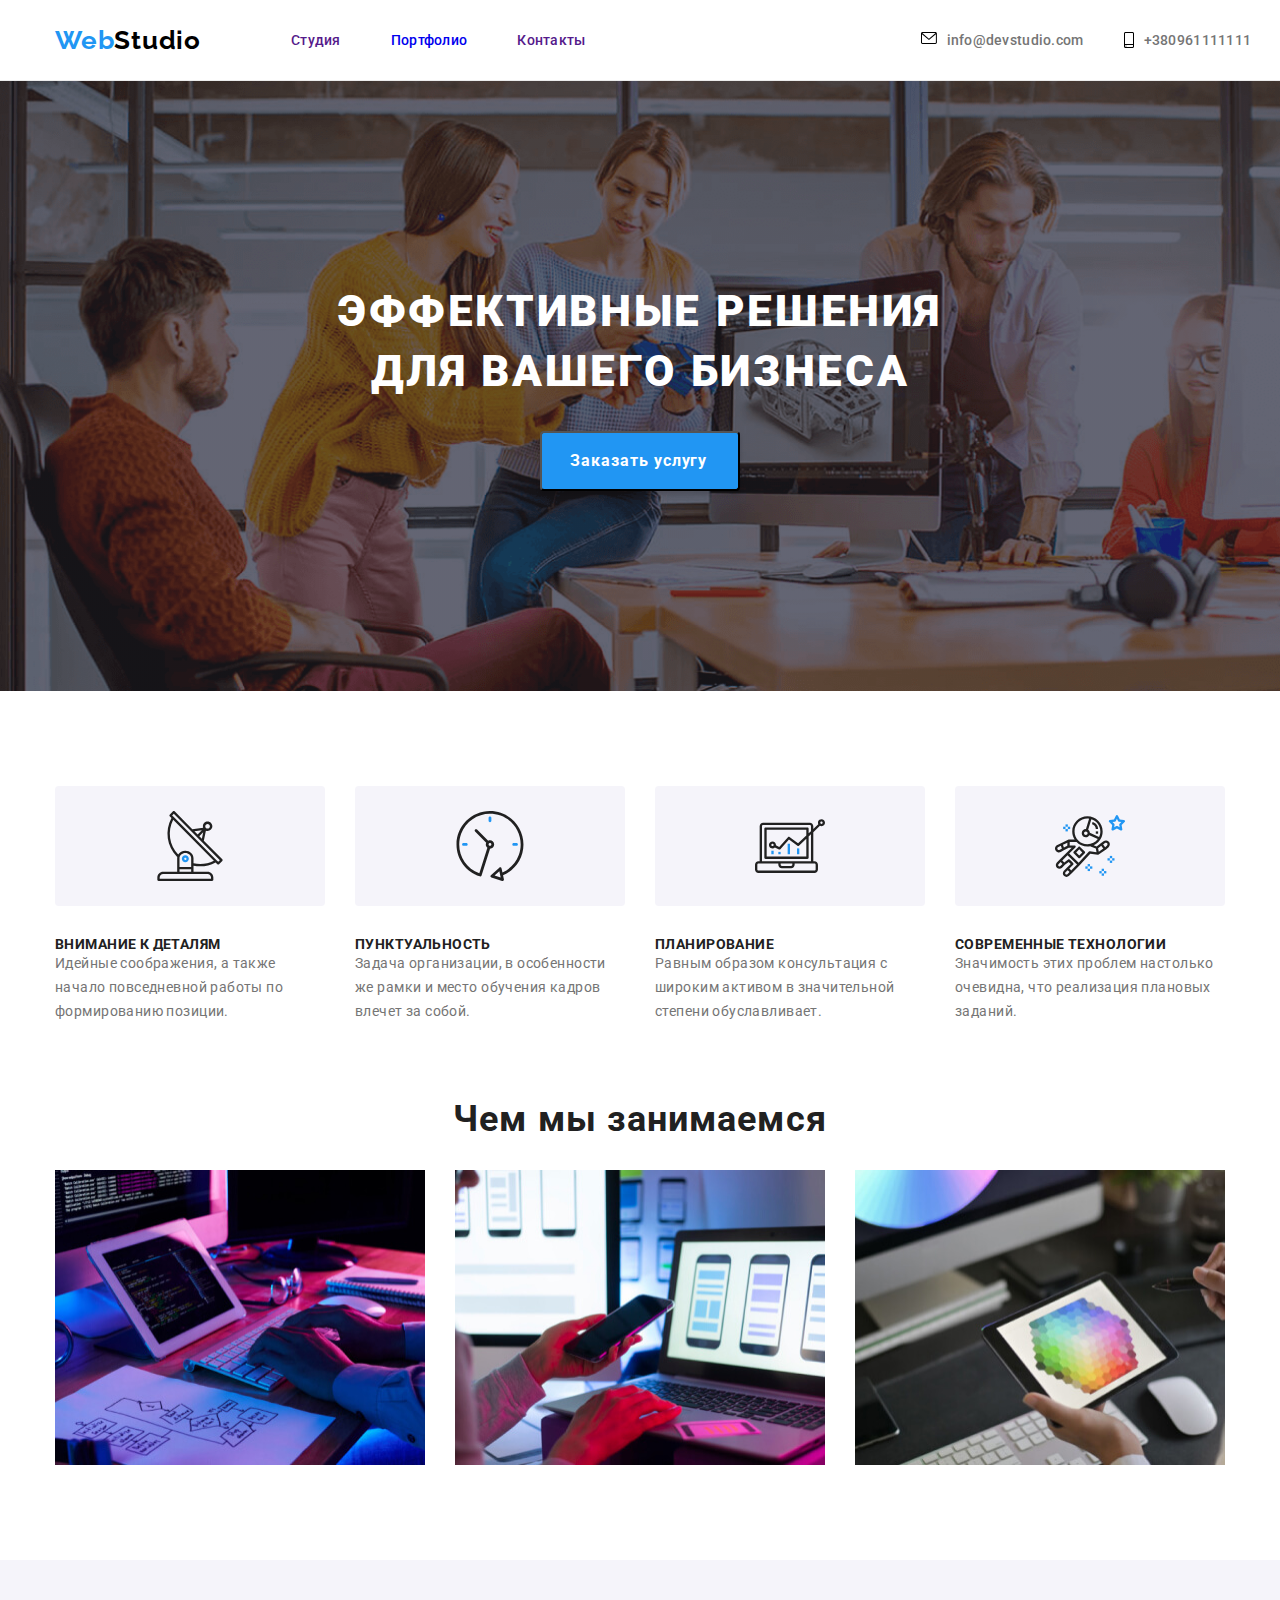
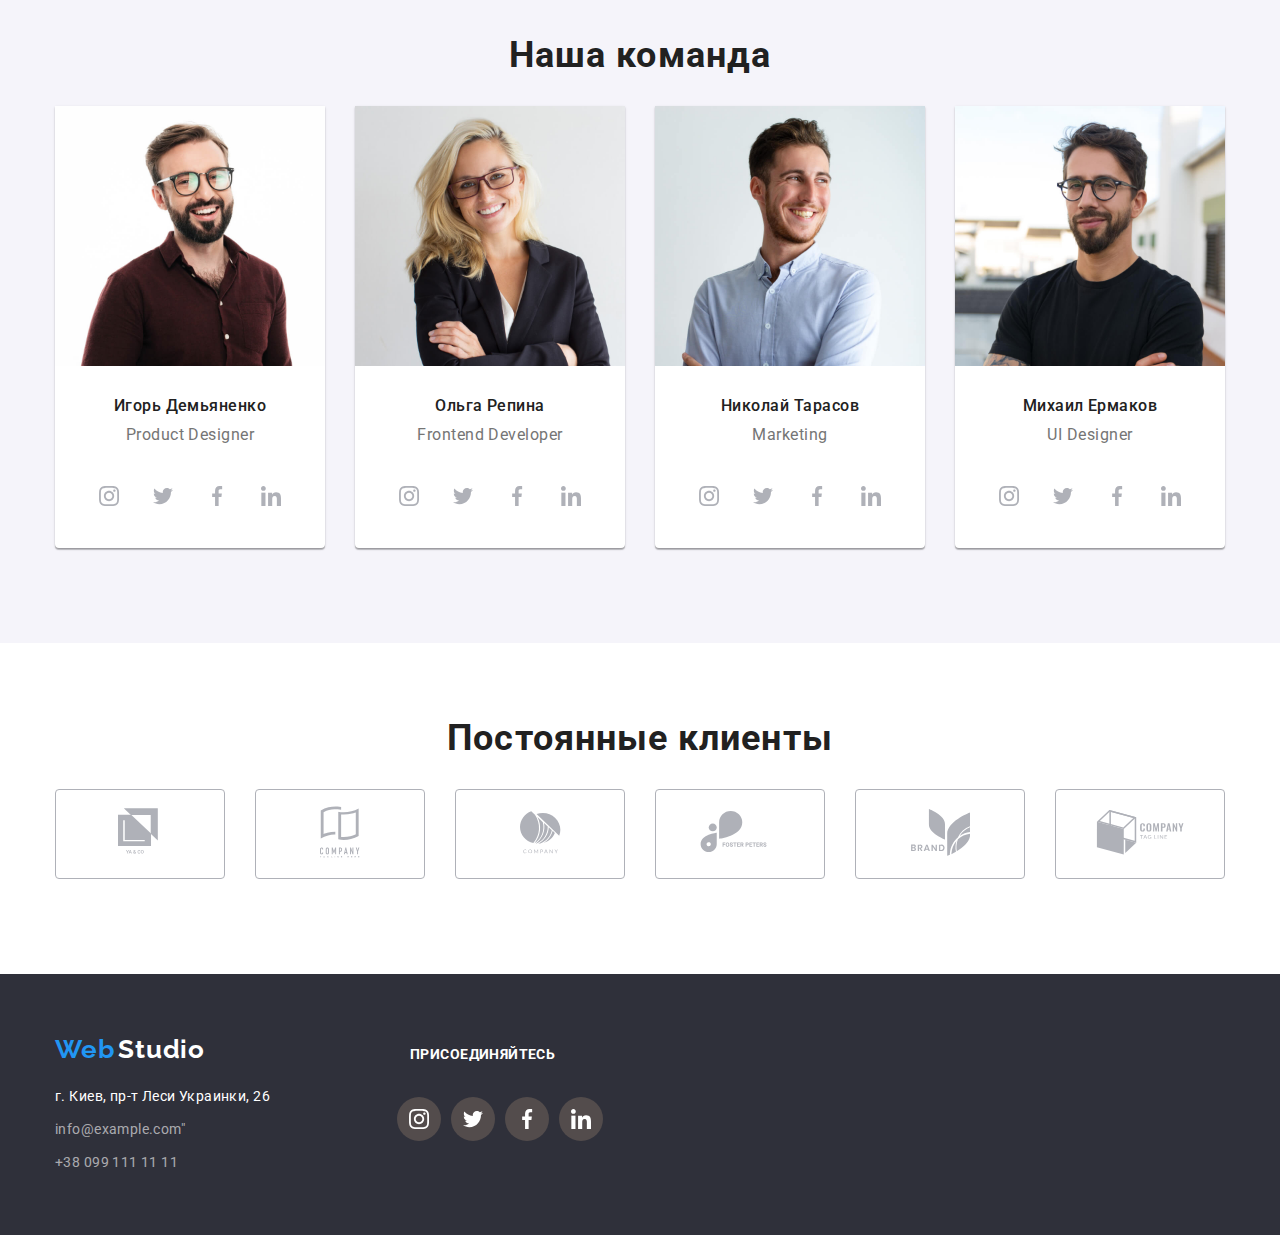
==== index.html @ 306cba14 "Add files via upload" ====
<!DOCTYPE html>
<html lang="ru">
  <head>
    <meta charset="UTF-8" />
    <meta name="viewport" content="width=device-width, initial-scale=1.0" />
    <link
      href="https://fonts.googleapis.com/css2?family=Raleway:wght@700&family=Roboto:wght@400;500;700;900&display=swap"
      rel="stylesheet"
    />
    <link rel="stylesheet" href="./css/styles.css" />
    <title>Web Studio</title>
  </head>
  <body>
    <!--HEADER-->
    <header class="header">
 <div class="container">
      <nav class="navigation">
        <a class="logo list link" href="">Web</a>
        <a class="logo-1 list link" href="">Studio</a>
        <ul class="navigation-list list">
          <li class="navigation-list-item">
            <a class="navigation-list-link link" href="">Студия</a>
          </li>
          <li class="navigation-list-item">
            <a class="navigation-list-link link" href="./portfolio.html">Портфолио</a>
          </li>
          <li class="navigation-list-item">
            <a class="navigation-list-link link" href="">Контакты</a>
          </li>
        </ul>
      <address class="address" >
        <div class="header-tel">
          <div class="add-1">
           <a class="header-tel-link link add-1" href="mailto:info@devstudio.com">info@devstudio.com 
              <svg class="add-svg-1" width="16" height="12">
          <use href="./images/sprite-svg.svg#icon-envelope"> </use>
                    </svg>  
                  </a> </div>
                  <div class="add-2">
                    <a class="header-tel-link link add-2" href="tel:+380961111111">+380961111111
            <svg class="add-svg-2" width="10" height="16">
                      <use href="./images/sprite-svg.svg#icon-smartphone"></use>
                  </svg> 
                </a>  </div>
        </div>
       </address>
      </nav> 
    </div> 
    </header>
    <main>
      <!--HERO-->
      <section class="section-heading">
      <div class="container">
          <h1 class="heading">Эффективные решения <br> для вашего бизнеса </h1>
          <button class="modal-btn" type="button">Заказать услугу</button>
        </div>
      </section>
      <!--DETAILS-->
      <section class="section-details">
        <div class="container">
          <ul class="navigation-list list">
            <li class="about-details">
              <div class="details-1">
              <b class="about-details-heading">Внимание к деталям</b>
              <p class="about-details-text" >Идейные соображения, а также начало повседневной работы по формированию позиции.</p>
            </div></li>
            <li class="about-details">
              <div class="details-2">
              <b class="about-details-heading">Пунктуальность</b>
              <p class="about-details-text" >Задача организации, в особенности же рамки и место обучения кадров влечет за собой.</p>
            </div> </li>
            <li class="about-details" >
              <div class="details-3"> 
                <b class="about-details-heading">Планирование</b>
              <p class="about-details-text" >Равным образом консультация с широким активом в значительной степени обуславливает.</p>
            </div>  </li>
            <li class="about-details" >
              <div class="details-4"> 
                 <b class="about-details-heading">Современные технологии</b>
              <p class="about-details-text">Значимость этих проблем настолько очевидна, что реализация плановых заданий.</p>
            </div>  </li>
          </ul>
        </div>
      </section>

      <!--OUR WORK-->
      <section class="section-work">
        <div class="container"> 
        <h2 class="section-work-heading">Чем мы занимаемся</h2>
        <ul class="section-work-list list">
          <li class="images-work-item"><img src="./images/our-work/img-desktopapp.jpg" alt="ноутбук" width="370" height="295"</li>
          <li class="images-work-item"><img src="./images/our-work/img-mobileapp.jpg" alt="мобильный телефон" width="370" height="295"</li>
          <li class="images-work-item"><img src="./images/our-work/img-design.jpg" alt="монитор компьютера" width="370" height="295"</li>
        </ul>
        </div>
      </section>

      <!-- OUR COMAND -->
      <section class="section-command">
      <div class="container">
        <h2 class="section-command-heading">Наша команда</h2>
           <ul class="section-command-list list">
          <li class="command-item">
            <img src="./images/we/img-igor.jpg" alt="дизайнер продукта" width="270" height="260" />
            <div class="section-command-social">
            <h3 class="section-command-name">Игорь Демьяненко</h3>
            <p class="section-command-proffesion" lang="en">Product Designer</p>
              <ul class="social-list list">
              <li class="social-list-item">
                  <a class="social-list-link" href="">
                   <svg class="social-list-svg">
                          <use href="./images/sprite-svg.svg#icon-instagram"></use>
                      </svg>
                  </a>
              </li>
              <li class="social-list-item">
                  <a class="social-list-link" href="">
                      <svg class="social-list-svg">
                          <use href="./images/sprite-svg.svg#icon-twitter"></use>
                      </svg>
                  </a>
              </li>
              <li class="social-list-item">
                  <a class="social-list-link" href="">
                      <svg class="social-list-svg">
                          <use href="./images/sprite-svg.svg#icon-facebook"></use>
                      </svg>
                  </a>
              </li>
              <li class="social-list-item">
                  <a class="social-list-link" href="">
                      <svg class="social-list-svg">
                          <use href="./images/sprite-svg.svg#icon-linkedin"></use>
                      </svg>
                  </a>
              </li>
          </ul>
        </div>
      </li>
          <li class="command-item">
            <img src="./images/we/img-olga.jpg" alt="фронтенд-разработчик" width="270" height="260" />
            <div class="section-command-social">
               <h3 class="section-command-name">Ольга Репина</h3>
            <p class="section-command-proffesion" lang="en">Frontend Developer</p>
            <ul class="social-list list">
              <li class="social-list-item">
                  <a class="social-list-link" href="">
                      <svg class="social-list-svg">
                          <use href="./images/sprite-svg.svg#icon-instagram"></use>
                      </svg>
                  </a>
              </li>
              <li class="social-list-item">
                  <a class="social-list-link" href="">
                      <svg class="social-list-svg">
                          <use href="./images/sprite-svg.svg#icon-twitter"></use>
                      </svg>
                  </a>
              </li>
              <li class="social-list-item">
                  <a class="social-list-link" href="">
                      <svg class="social-list-svg">
                          <use href="./images/sprite-svg.svg#icon-facebook"></use>
                      </svg>
                  </a>
              </li>
              <li class="social-list-item">
                  <a class="social-list-link" href="">
                      <svg class="social-list-svg">
                          <use href="./images/sprite-svg.svg#icon-linkedin"></use>
                      </svg>
                  </a>
              </li>
          </ul>
        </div>
          <li class="command-item" >
            <img src="./images/we/img-nik.jpg" alt="маркетолог" width="270" height="260" />
            <div class="section-command-social">
            <h3 class="section-command-name">Николай Тарасов</h3>
            <p class="section-command-proffesion" lang="en">Marketing</p>
            <ul class="social-list list">
              <li class="social-list-item">
                  <a class="social-list-link" href="">
                      <svg class="social-list-svg">
                          <use href="./images/sprite-svg.svg#icon-instagram"></use>
                      </svg>
                  </a>
              </li>
              <li class="social-list-item">
                  <a class="social-list-link" href="">
                      <svg class="social-list-svg">
                          <use href="./images/sprite-svg.svg#icon-twitter"></use>
                      </svg>
                  </a>
              </li>
              <li class="social-list-item">
                  <a class="social-list-link" href="">
                      <svg class="social-list-svg">
                          <use href="./images/sprite-svg.svg#icon-facebook"></use>
                      </svg>
                  </a>
              </li>
              <li class="social-list-item">
                  <a class="social-list-link" href="">
                      <svg class="social-list-svg">
                          <use href="./images/sprite-svg.svg#icon-linkedin"></use>
                      </svg>
                  </a>
              </li>
          </ul> 
        </div>
          </li>
          <li class="command-item">
            <img src="./images/we/img-mikle.jpg" alt="дизайнер интерфейса" width="270" height="260" />
            <div class="section-command-social">
               <h3 class="section-command-name">Михаил Ермаков</h3>
            <p class="section-command-proffesion" lang="en">UI Designer</p>
              <ul class="social-list list">
              <li class="social-list-item">
                  <a class="social-list-link" href="">
                      <svg class="social-list-svg">
                          <use href="./images/sprite-svg.svg#icon-instagram"></use>
                      </svg>
                  </a>
              </li>
              <li class="social-list-item">
                  <a class="social-list-link" href="">
                      <svg class="social-list-svg">
                          <use href="./images/sprite-svg.svg#icon-twitter"></use>
                      </svg>
                  </a>
              </li>
              <li class="social-list-item">
                  <a class="social-list-link" href="">
                      <svg class="social-list-svg">
                          <use href="./images/sprite-svg.svg#icon-facebook"></use>
                      </svg>
                  </a>
              </li>
              <li class="social-list-item">
                  <a class="social-list-link" href="">
                      <svg class="social-list-svg">
                          <use href="./images/sprite-svg.svg#icon-linkedin"></use>
                      </svg>
                  </a>
              </li>
          </ul>
        </div>
      </li>
    </ul>
</div>
</section>

      <!--OUR CLIENTS-->
      <section class="section-clients">
        <div class="container"> 
        <h2 class="section-our-clients">Постоянные клиенты</h2>
        <ul class="section-clients-list list">
         <div class="clients-elements">
            <li class="images-client">
            <a class="images-client-link" href="">
                <svg class="client-svg-1" >
                    <use href="./images/sprite-svg.svg#icon-logo-1"></use>
                </svg>
            </a>
        </li> 
         <li class="images-client">
            <a class="images-client-link" href="">
                <svg class="client-svg-2">
                    <use href="./images/sprite-svg.svg#icon-logo-2"></use>
                </svg>
            </a>
        </li>
        <li class="images-client">
          <a class="images-client-link" href="">
              <svg class="client-svg-3">
                  <use href="./images/sprite-svg.svg#icon-object"></use>
              </svg>
          </a>
      </li>
      <li class="images-client">
        <a class="images-client-link" href="">
            <svg class="client-svg-4">
                <use href="./images/sprite-svg.svg#icon-logo-4"></use>
            </svg>
        </a>
    </li>
      <li class="images-client">
        <a class="images-client-link" href="">
            <svg class="client-svg-5">
                <use href="./images/sprite-svg.svg#icon-logo-5"></use>
            </svg>
        </a>
    </li>
    <li class="images-client">
      <a class="images-client-link" href="">
          <svg class="client-svg-6">
              <use href="./images/sprite-svg.svg#icon-logo-6"></use>
          </svg>
      </a>
  </li></div>
        </ul>
        </div>
      </section>
    </main>

   <!-- CONTACT INFO -->
 <footer class="footer">
  <div class="container">
    <div class="contact-all">
   <div class="contact-info">
    <a class="logo link" href="">Web</a>
     <a class="logo-1 link" href="">Studio </a>
     <address class="address">
      <ul class="address-list list link">
        <li class="address-list-item">
          <a class="address-location link" href="г. Киев, пр-т Леси Украинки, 26" target="_blank">г. Киев, пр-т Леси Украинки, 26</a>
        </li>
        <li class="address-list-item">
          <a class="address-mail link" href="mailto:info@example.com">info@example.com"</a>
        </li>
        <li>
          <a class="address-tel link" href="tel:+380991111111">+38 099 111 11 11</a>
        </li>
      </ul>
    </address>
  </div> 
  <div class="social">
   <a class="logo-0">ПРИСОЕДИНЯЙТЕСЬ</a>
  <ul class="social-list list">
    <li class="social-list-item">
      <a class="social-list-link" href="">
          <div class="svg"><svg class="social-list-svg">
              <use href="./images/sprite-svg.svg#icon-instagram"></use>
          </svg></div>
      </a>
  </li>
  <li class="social-list-item">
      <a class="social-list-link" href="">
          <svg class="social-list-svg">
              <use href="./images/sprite-svg.svg#icon-twitter"></use>
          </svg>
      </a>
  </li>
  <li class="social-list-item">
      <a class="social-list-link" href="">
          <svg class="social-list-svg">
              <use href="./images/sprite-svg.svg#icon-facebook"></use>
          </svg>
      </a>
  </li>
  <li class="social-list-item">
      <a class="social-list-link" href="">
          <svg class="social-list-svg">
              <use href="./images/sprite-svg.svg#icon-linkedin"></use>
          </svg>
      </a>
  </li>  
 </ul>
  </div></div>
</div>
  </footer>
</body>
</html>
---- css/styles.css ----
:root {
  --main-font: "Roboto", sans-serif;
  --secondary-font: "Raleway", sans-serif;
}

*,
*::before,
*::after {
  margin: 0;
}

body {
  font-family: var(--main-font);
  font-style: normal;
}

.list {
  list-style: none;
}

.link {
  text-decoration: none;
}
.address {
  font-style: normal;
}

img {
  display: block;
}
.container {
  width: 1170px;
  margin: 0 auto;
}
ul {
  padding: 0;
}
/*<-----HEADER------->*/
.header {
  display: flex;
  align-items: center;
  border-bottom: 1px solid #ececec;
  height: 80px;
  padding-top: 0px;
}
.navigation {
  display: flex;
  align-items: center;
}
.navigation-list {
  display: flex;
}
.logo-1 {
  margin-right: 90px;
}
.navigation-list-item:not(:last-child) {
  margin-right: 50px;
}

.header .header-tel {
  display: flex;
  flex-direction: row;
  padding-left: 305px;
}

.add-1 {
  display: flex;
  flex-direction: row-reverse;
}
.add-2 {
  display: flex;
  flex-direction: row-reverse;
}
.add-svg-1 {
  padding-right: 10px;
}
.add-svg-2 {
  padding-right: 10px;
}
.header-tel-link {
  padding-left: 30px;
  padding-right: 10px;
  color: #757575;
}
.logo,
.logo-1 {
  font-family: var(--secondary-font);
  font-style: 400;
  font-weight: 700;
  font-size: 26px;
  line-height: 1.192;
  letter-spacing: 0.03em;
}
.logo {
  color: #2196f3;
}
.logo-1 {
  color: #000000;
}
.footer .logo-1 {
  color: #ffffff;
}
.logo-0 {
  font-family: var(--main-font);
  font-style: 400;
  font-weight: 700;
  font-size: 14px;
  line-height: 16px;
  letter-spacing: 0.03em;
  color: #ffffff;
  text-decoration: none;
}
.navigation-list-link:hover,
.navigation-list-link:focus,
.header-tel-link:hover,
.header-tel-link:focus {
  color: #2196f3;
}
.navigation-list,
.header-tel-link {
  font-style: 400;
  font-weight: 500;
  font-size: 14px;
  line-height: 1.143;
  letter-spacing: 0.02em;
}
.navigation-list {
  color: #212121;
}
.add-1:hover .add-svg-1 {
  fill: #2196f3;
}
.add-2:hover .add-svg-2 {
  fill: #2196f3;
}
/*<-----HEADER-END------->*/

/*<-----HERO------->*/
.heading {
  font-family: var(--main-font);
  font-style: 400;
  font-weight: 900;
  font-size: 44px;
  line-height: 1.364;
  text-align: center;
  letter-spacing: 0.06em;
  text-transform: uppercase;
  color: #ffffff;
}

.modal-btn {
  font-family: var(--main-font);
  font-style: 400;
  font-weight: 700;
  font-size: 16px;
  line-height: 1.875;
  display: flex;
  align-items: center;
  text-align: center;
  letter-spacing: 0.06em;
  color: #ffffff;
  width: 200px;
  height: 50px;
  background: #2196f3;
  box-shadow: 0px 4px 4px rgba(0, 0, 0, 0.15);
  border-radius: 4px;
  padding: 28px;
  margin: 0 auto;
}
.section-heading {
  display: flex;
  padding-top: 200px;
  padding-bottom: 200px;
  background-image: url("../images/heading/img.png");
  background-repeat: no-repeat;
  background-size: cover;
  fill: #2f303a, 40%;
  flex-grow: 1;
  background-color: rgba(47, 48, 58, 0.4);
  background-image: linear-gradient(rgba(47, 48, 58, 0.4), rgba(47, 48, 58, 0.4)), url("../images/heading/img.png");
}
.section-heading .heading {
  text-align: center;
  margin-bottom: 30px;
}
.section-heading .modal-btn {
  margin: 0 auto;
}
/*<-----END HERO------->*/

/*<!--DETAILS-->*/

.section-details {
  display: flex;
  padding-top: 80px;
}
.about-details-heading {
  font-family: var(--main-font);
  font-style: 400;
  font-weight: 700;
  font-size: 14px;
  line-height: 1.143;
  letter-spacing: 0.03em;
  text-transform: uppercase;
  color: #212121;
}
.about-details-text {
  font-family: var(--main-font);
  font-style: 400;
  font-weight: 400;
  font-size: 14px;
  line-height: 1.71;
  letter-spacing: 0.03em;
  color: #757575;
}
.section-details {
  padding-top: 95px;
  padding-bottom: 95px;
}
.section-details .about-details:not(:last-child) {
  margin-right: 30px;
}
.section-details .about-details {
  width: 270px;
}
.details-1::before {
  display: block;
  content: "";
  width: 270px;
  height: 120px;
  background-image: url("../images/svg-for-sprite/antenna.svg");
  background-position: center;
  background-repeat: no-repeat;
  background-color: #f5f4fa;
  border-radius: 4px;
  flex-grow: 1;
  background-image: linear-gradient(#F5F4FA), rgba(#F5F4FA)), url("../images/svg-for-sprite/antenna.svg");
  margin-bottom: 30px;
}
.details-2::before {
  display: block;
  content: "";
  width: 270px;
  height: 120px;
  background-image: url("../images/svg-for-sprite/clock.svg");
  background-position: center;
  background-repeat: no-repeat;
  background-color: #f5f4fa;
  border-radius: 4px;
  flex-grow: 1;
  background-image: linear-gradient(#F5F4FA), rgba(#F5F4FA)), url("../images/svg-for-sprite/clock.svg");
  margin-bottom: 30px;
}
.details-3::before {
  display: block;
  content: "";
  width: 270px;
  height: 120px;
  background-image: url("../images/svg-for-sprite/diagram.svg");
  background-position: center;
  background-repeat: no-repeat;
  background-color: #f5f4fa;
  border-radius: 4px;
  flex-grow: 1;
  background-image: linear-gradient(#F5F4FA), rgba(#F5F4FA)), url("../images/svg-for-sprite/diagram.svg");
  margin-bottom: 30px;
}
.details-4::before {
  display: block;
  content: "";
  width: 270px;
  height: 120px;
  background-image: url("../images/svg-for-sprite/astronaut.svg");
  background-position: center;
  background-repeat: no-repeat;
  background-color: #f5f4fa;
  border-radius: 4px;
  flex-grow: 1;
  background-image: linear-gradient(#F5F4FA), rgba(#F5F4FA)), url("../images/svg-for-sprite/astronaut.svg");
  margin-bottom: 30px;
}

/*<!--END DETAILS-->*/

/*<!--OUR WORK-- +-- OUR COMAND --> >*/

.section-work-heading,
.section-command-heading,
.section-our-clients {
  font-family: var(--main-font);
  font-style: 400;
  font-weight: 700;
  font-size: 36px;
  line-height: 1.167px;
  text-align: center;
  letter-spacing: 0.03em;
  color: #212121;
}
/*<!--END OUR WORK-- +-- OUR COMAND --> >*/

/*<!--OUR WORK--> >*/

.section-work {
  padding-bottom: 95px;
}
.section-work .section-work-heading {
  text-align: center;
  margin-bottom: 50px;
}
.section-work .section-work-list {
  display: flex;
  width: 370px;
}
.section-work .images-work-item:not(:last-child) {
  margin-right: 30px;
}
.section-work-item:hover .section-work-item-all {
  background: #ffffff;
  border: 1px solid #eeeeee;
  box-sizing: border-box;
  box-shadow: 0px 1px 1px rgba(0, 0, 0, 0.12), 0px 4px 4px rgba(0, 0, 0, 0.06), 1px 4px 6px rgba(0, 0, 0, 0.16);
}

/*<!--END OUR WORK--> >*/

/*<!-- OUR COMAND -->*/

.section-command-name {
  font-family: var(--main-font);
  font-style: 400;
  font-weight: 500;
  font-size: 16px;
  line-height: 1.188;
  text-align: center;
  letter-spacing: 0.03em;
  color: #212121;
}
.section-command-proffesion {
  font-family: var(--main-font);
  font-style: 400;
  font-weight: 400;
  font-size: 16px;
  line-height: 1.188;
  text-align: center;
  letter-spacing: 0.03em;
  color: #757575;
}
.section-command {
  padding-top: 95px;
  padding-bottom: 95px;
  background: #f5f4fa;
}
.section-command .section-command-heading {
  text-align: center;
  margin-bottom: 50px;
}
.section-command .command-item {
  background: #ffffff;
  box-shadow: 0px 1px 3px rgba(0, 0, 0, 0.12), 0px 1px 1px rgba(0, 0, 0, 0.14), 0px 2px 1px rgba(0, 0, 0, 0.2);
  border-radius: 0px 0px 4px 4px;
}
.section-command .section-command-list {
  display: flex;
  width: 270px;
}
.section-command .command-item:not(:last-child) {
  margin-right: 30px;
}
.section-command .section-command-name {
  padding-top: 30px;
  padding-bottom: 10px;
}
.section-command .section-command-proffesion {
  padding-bottom: 15px;
}
/*<!--END OUR COMAND -->*/

/*------SOCIAL-----*/

.social-list {
  display: flex;
  justify-content: space-between;
  width: 206px;
  padding-left: 32px;
  padding-right: 30px;
}
.social-list-link {
  display: flex;
  align-items: center;
  justify-content: center;
  width: 44px;
  height: 44px;
  border-radius: 50%;
  background-position: center;
  background-color: #ffffff;
}
.social-list-svg {
  display: flex;
  width: 20px;
  height: 20px;
  fill: #afb1b8;
}
.social-list-link:hover {
  background-color: #2196f3;
}
.social-list-link:hover .social-list-svg {
  fill: #ffffff;
}
.social-list-item {
  padding-top: 15px;
  padding-bottom: 30px;
}
.social-list-item:not(:last-child) {
  padding-right: 10px;
}

/*------END SOCIAL-----*/

/*<!--OUR CLIENTS-->*/
.section-clients {
  padding-top: 95px;
  padding-bottom: 95px;
}
.section-clients .section-our-clients {
  margin-bottom: 50px;
  text-align: center;
}
.section-clients .clients-elements {
  display: flex;
  justify-content: space-between;
  flex-direction: row;
}
.images-client {
  display: flex;
  align-items: center;
  justify-content: center;
  width: 170px;
  height: 90px;
  background-color: #ffffff;
  border: 1px solid #afb1b8;
  box-sizing: border-box;
  border-radius: 4px;
}

.client-svg-1 {
  width: 44px;
  height: 49px;
  fill: #afb1b8;
}
.client-svg-2 {
  width: 40px;
  height: 52px;
  fill: #afb1b8;
}
.client-svg-3 {
  width: 41px;
  height: 43px;
  fill: #afb1b8;
}
.client-svg-4 {
  width: 80px;
  height: 42px;
  fill: #afb1b8;
}
.client-svg-5 {
  width: 59px;
  height: 47px;
  fill: #afb1b8;
}
.client-svg-6 {
  width: 89px;
  height: 45px;
  fill: #afb1b8;
}
.images-client:hover {
  border: 1px solid #2196f3;
}
.images-client:hover .client-svg-1 {
  fill: #2196f3;
}
.images-client:hover .client-svg-2 {
  fill: #2196f3;
}
.images-client:hover .client-svg-3 {
  fill: #2196f3;
}
.images-client:hover .client-svg-4 {
  fill: #2196f3;
}
.images-client:hover .client-svg-5 {
  fill: #2196f3;
}
.images-client:hover .client-svg-6 {
  fill: #2196f3;
}
/*<!--END---OUR CLIENTS-->*/

/*<!-- FOOTER ----CONTACT INFO -->*/
.address-location,
.address-mail,
.address-tel {
  font-family: var(--main-font);
  font-style: 400;
  font-weight: 400;
  font-size: 14px;
  line-height: 1.714;
  letter-spacing: 0.03em;
}

.address-location {
  color: #ffffff;
}

.address-mail,
.address-tel {
  color: #ffffff;
}
.address {
  display: flex;
}
.footer {
  display: flex;
  justify-content: flex-start;
  text-align: start;
  background: #2f303a;
  padding-top: 60px;
  padding-bottom: 60px;
}
.footer .address-list-item {
  display: flex;
  text-align: center;
  justify-items: center;
  margin-bottom: 9px;
}
.footer .contact-all {
  display: flex;
  justify-content: flex-start;
  text-align: start;
}
.footer .social {
  display: flex;
  width: 206px;
  justify-content: flex-start;
  text-align: start;
  flex-direction: column;
  padding-left: 70px;
  padding-top: 12px;
}

.footer .social-list-item:not(:last-child) {
  padding-right: 10px;
}
.footer .address-location {
  margin-top: 20px;
}
.footer .logo-0 {
  margin-bottom: 20px;
  padding-left: 45px;
}
.footer .address-mail,
.address-tel {
  color: rgba(255, 255, 255, 0.6);
}
.footer .social-list-link {
  background-color: #534c4c;
}
.footer .social-list-link:hover {
  background-color: #2196f3;
}
.footer .social-list-svg {
  fill: #ffffff;
}
/*<!--END FOOTER ----CONTACT INFO -->*/

/*<!--/PORTFOLIO-->*/

/*<!--PORTFOLIO----HERO-->*/

.hero {
  padding-top: 98px;
  padding-bottom: 35px;
}
.hero .modal-btn-1:not(:last-child) {
  margin-right: 8px;
}
.hero .btn-all {
  display: flex;
  justify-content: center;
}
.modal-btn-1 {
  font-family: var(--main-font);
  font-style: 400;
  font-weight: 500;
  font-size: 16px;
  line-height: 1.625;
  letter-spacing: 0.03em;
  background: #f5f4fa;
  border-radius: 4px;
  border: 1px solid #eeeeee;
}
.modal-btn-1:hover,
.modal-btn-1:focus {
  color: #ffff;
  background: #2196f3;
  border: #2196f3;
  fill: 1px solid #2196f3;
}

/*<!--END---PORTFOLIO----HERO-->*/

/*<!--PORTFOLIO---- Our work -->*/
.section-work-heading-1 {
  font-family: var(--main-font);
  font-style: 400;
  font-weight: 700;
  font-size: 18px;
  line-height: 2;
  letter-spacing: 0.06em;
  color: #212121;
}

.section-work-1 {
  padding-bottom: 90px;
}
.section-work-app {
  font-family: var(--main-font);
  font-style: normal;
  font-weight: 400;
  font-size: 16px;
  line-height: 1.875;
  letter-spacing: 0.03em;
  color: #757575;
}
.section-work-1 .section-work-list-1 {
  display: flex;
  flex-wrap: wrap;
  margin-right: -30px;
  margin-bottom: -30px;
  flex-basis: calc((100% - 3 * 30px) / 3);
}
.section-work-1 .section-work-item {
  background: #ffffff;
  border: 1px mixed #eeeeee;
  box-sizing: border-box;
  fill: 1px solid #ffffff;
  width: 370px;
  margin-right: 30px;
  margin-bottom: 30px;
}
.section-work-1 .img-portf {
  width: 100%;
}
.section-work-1 .text {
  box-sizing: border-box;
  padding-top: 20px;
  padding-bottom: 20px;
  padding-right: 25px;
  padding-left: 25px;
  border: 1px solid #eeeeee;
}

/*<!--END--PORTFOLIO---- Our work -->*/ ;
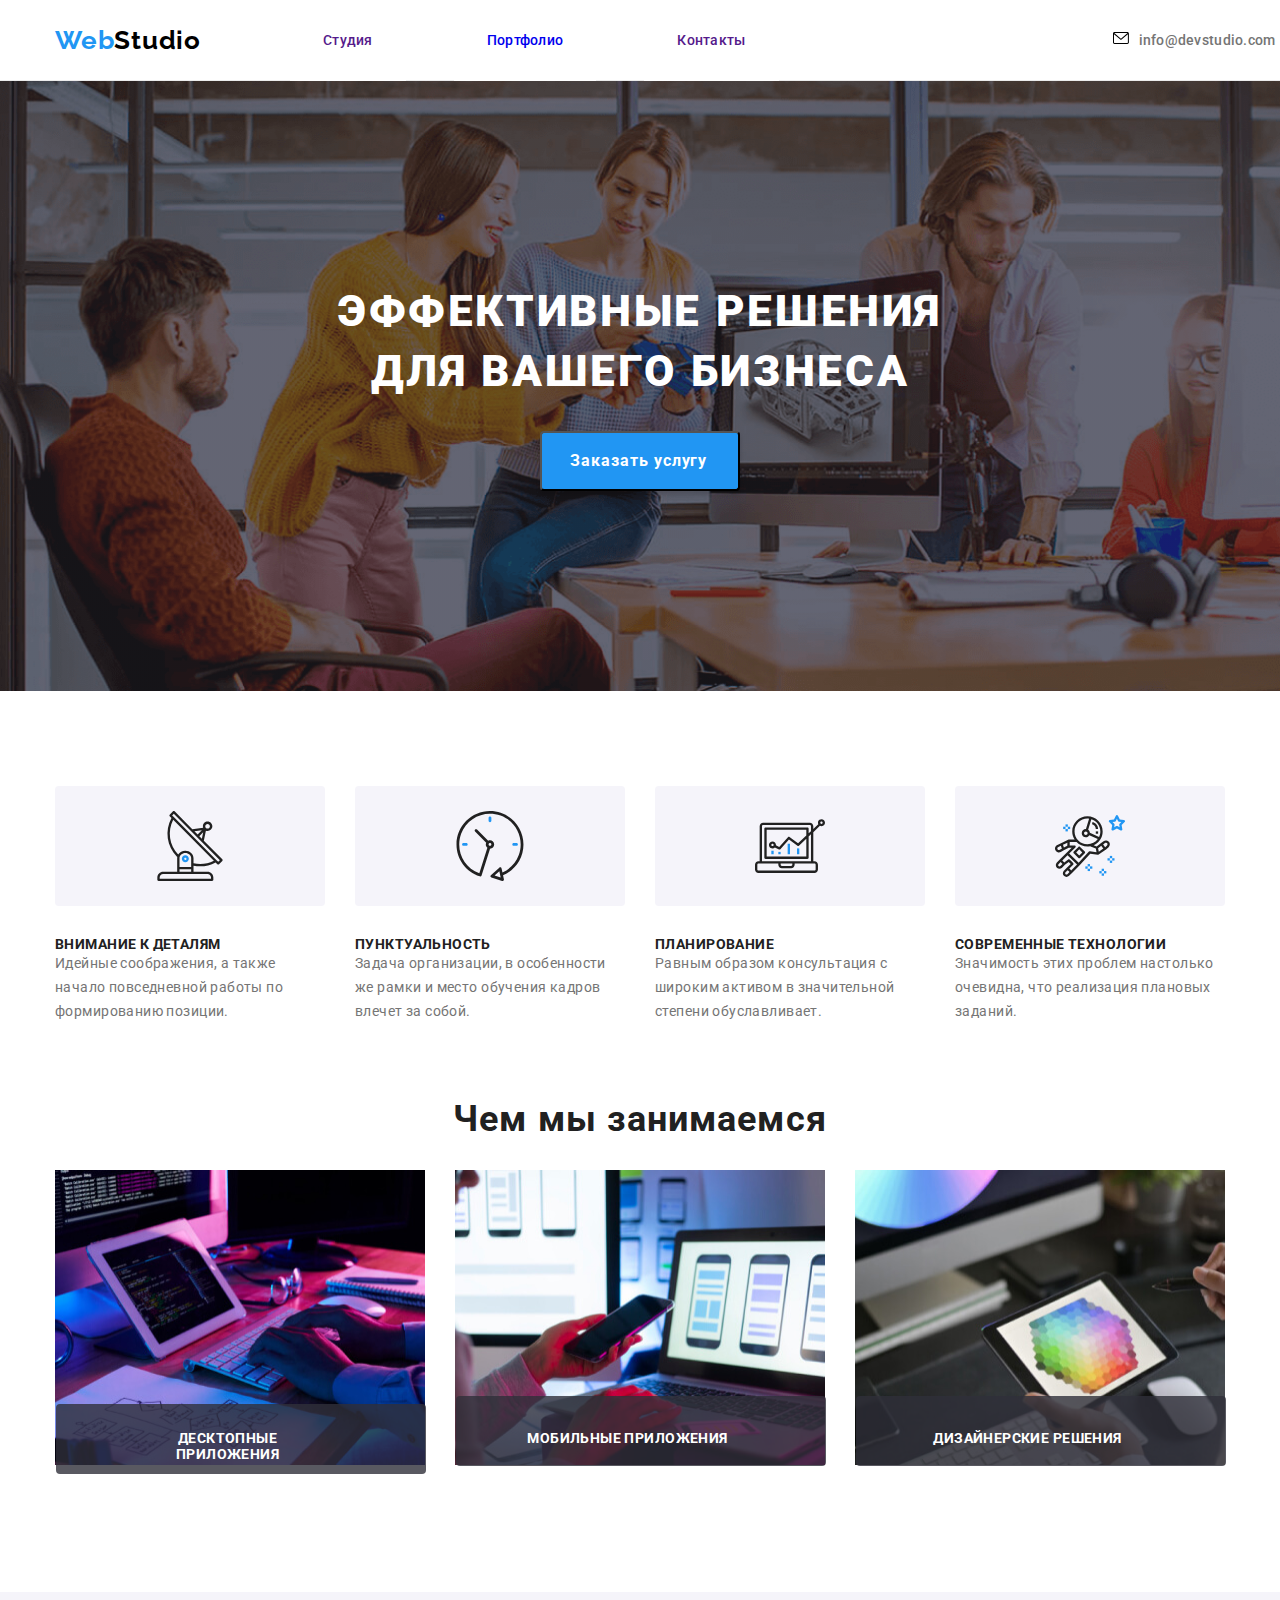
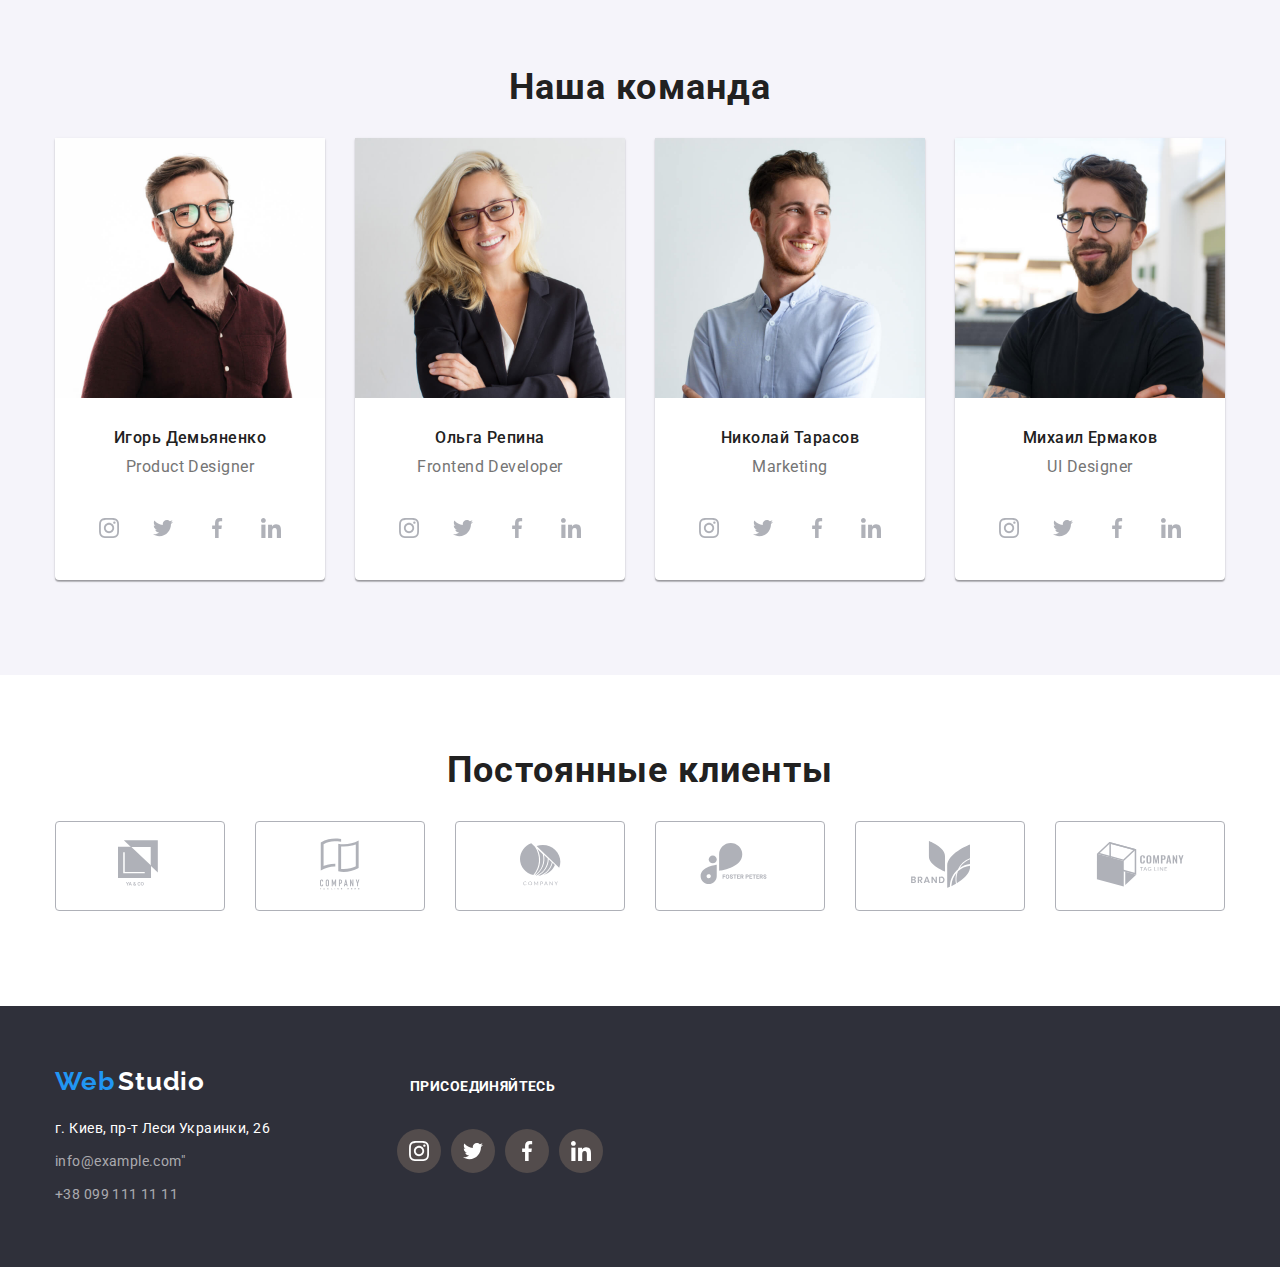
==== commit 12f90db7: "01" ====
--- a/index.html
+++ b/index.html
@@ -19,14 +19,18 @@
         <a class="logo-1 list link" href="">Studio</a>
         <ul class="navigation-list list">
           <li class="navigation-list-item">
-            <a class="navigation-list-link link" href="">Студия</a>
+            <a class="navigation-list-link link">
+             <a href="" class="menu-link">Студия</a></a>
           </li>
           <li class="navigation-list-item">
-            <a class="navigation-list-link link" href="./portfolio.html">Портфолио</a>
-          </li>
+            <a class="navigation-list-link link">
+              <a href="./portfolio.html" class="menu-link">Портфолио</a>
+          </a>  
+        </li>
           <li class="navigation-list-item">
-            <a class="navigation-list-link link" href="">Контакты</a>
-          </li>
+            <a class="navigation-list-link link">
+              <a href="" class="menu-link">Контакты</a>
+          </a></li>
         </ul>
       <address class="address" >
         <div class="header-tel">
@@ -52,7 +56,7 @@
       <section class="section-heading">
       <div class="container">
           <h1 class="heading">Эффективные решения <br> для вашего бизнеса </h1>
-          <button class="modal-btn" type="button">Заказать услугу</button>
+          <button class="modal-btn" type="button" data-modal-open >Заказать услугу</button>
         </div>
       </section>
       <!--DETAILS-->
@@ -83,15 +87,24 @@
         </div>
       </section>
 
-      <!--OUR WORK-->
-      <section class="section-work">
+       <!--OUR WORK-->
+       <section class="section-work">
         <div class="container"> 
         <h2 class="section-work-heading">Чем мы занимаемся</h2>
         <ul class="section-work-list list">
-          <li class="images-work-item"><img src="./images/our-work/img-desktopapp.jpg" alt="ноутбук" width="370" height="295"</li>
-          <li class="images-work-item"><img src="./images/our-work/img-mobileapp.jpg" alt="мобильный телефон" width="370" height="295"</li>
-          <li class="images-work-item"><img src="./images/our-work/img-design.jpg" alt="монитор компьютера" width="370" height="295"</li>
-        </ul>
+          <li class="images-work-item">
+            <img class="work-img" src="./images/our-work/img-desktopapp.jpg" alt="ноутбук" width="370" height="295">
+               <p class="for-img-1">Десктопные приложения</p>
+            </li>
+             <li class="images-work-item">
+            <img class="work-img" src="./images/our-work/img-mobileapp.jpg" alt="мобильный телефон" width="370" height="295">
+          <p class="for-img-1">Мобильные приложения</p>
+         </li>
+           <li class="images-work-item">
+             <img class="work-img" src="./images/our-work/img-design.jpg" alt="монитор компьютера" width="370" height="295">
+           <p class="for-img-1">Дизайнерские решения</p> 
+           </li>
+           </ul>
         </div>
       </section>
 
@@ -360,5 +373,13 @@
   </div></div>
 </div>
   </footer>
+  <div class="backdrop is-hidden" data-modal>
+    <div class="modal">
+        <button type="button" class="close-btn" data-modal-close> <svg class="btn-svg" width="11" height="11" >
+          <use href="./images/sprite-svg.svg#icon-vector-x"></use>
+      </svg></button>
+    </div>
+</div>
+  <script src="./js/modal.js"></script>
 </body>
 </html>--- a/css/styles.css
+++ b/css/styles.css
@@ -56,7 +56,9 @@
 .navigation-list-item:not(:last-child) {
   margin-right: 50px;
 }
-
+.menu-link:not(:last-child) {
+  margin-right: 50px;
+}
 .header .header-tel {
   display: flex;
   flex-direction: row;
@@ -659,4 +661,138 @@
   border: 1px solid #eeeeee;
 }
 
-/*<!--END--PORTFOLIO---- Our work -->*/ ;
+.overlay {
+  display: flex;
+  position: absolute;
+  top: 0%;
+  left: 0%;
+  align-items: center;
+  justify-content: center;
+  width: 100%;
+  height: 294px;
+  background-color: rgba(33, 150, 243, 0.9);
+  transform: translateY(100%);
+  transition: all 250ms cubic-bezier(0.4, 0, 0.2, 1);
+  opacity: 0;
+}
+.text-overlay {
+  font-size: 18px;
+  line-height: 28px;
+  letter-spacing: 0.03em;
+  color: #ffffff;
+  width: 322px;
+}
+.section-work-item {
+  position: relative;
+  overflow: hidden;
+}
+
+.section-work-item:hover .overlay {
+  transform: translateX(0%);
+  opacity: 1;
+}
+
+/*<!--END--PORTFOLIO---- Our work -->*/
+
+.backdrop {
+  position: absolute;
+  top: 0px;
+  left: 0px;
+  width: 100%;
+  height: 100%;
+  background-color: rgba(0, 0, 0, 0.5);
+  transition: all 250ms cubic-bezier(0.4, 0, 0.2, 1);
+}
+.backdrop.is-hidden {
+  opacity: 0;
+  visibility: hidden;
+  pointer-events: none;
+}
+.modal {
+  position: absolute;
+  top: 50%;
+  left: 50%;
+  transform: translate(-50%, -50%);
+  width: 528px;
+  height: 581px;
+  background-color: #ffffff;
+}
+.close-btn {
+  position: absolute;
+  top: 8px;
+  right: 8px;
+  width: 30px;
+  height: 30px;
+  background-color: #ffffff;
+  border: 1px solid rgba(0, 0, 0, 0.1);
+  border-radius: 50%;
+  cursor: pointer;
+}
+.section-work-list {
+  font-family: Roboto;
+  font-style: normal;
+  font-weight: bold;
+  font-size: 14px;
+  line-height: 16px;
+  text-align: center;
+  letter-spacing: 0.03em;
+  text-transform: uppercase;
+}
+
+.for-img-1::before {
+  position: absolute;
+  display: block;
+  content: "";
+  width: 370px;
+  height: 70px;
+  background-position: center;
+  background-repeat: no-repeat;
+  border-radius: 4px;
+  margin-bottom: 30px;
+  background-color: rgba(47, 48, 58, 0.8);
+  color: #f5f4fa;
+  transform: translate(13px, 8px);
+  z-index: -2;
+}
+.for-img-1 {
+  width: 205px;
+  position: relative;
+  display: flex;
+  justify-content: center;
+  align-items: center;
+  text-align: center;
+  text-transform: uppercase;
+  color: rgb(255, 255, 255);
+  transform: translate(70px, -35px);
+  z-index: 4;
+}
+.menu-link {
+  outline: 1px solid #ffffff;
+  display: block;
+  position: relative;
+  padding: 32px 32px;
+  text-decoration: none;
+}
+
+.menu-link::after {
+  content: "";
+  position: absolute;
+  left: 0;
+  bottom: 0px;
+  display: block;
+  width: 50%;
+  height: 5px;
+  background-color: #2196f3;
+  border-radius: 4px;
+  opacity: 0;
+  transform: translateX(45%);
+  transition: color 250ms cubic-bezier(0.4, 0, 0.2, 1);
+}
+.menu-link:hover::after {
+  color: #2196f3;
+  opacity: 1;
+  outline: 1px solid #2196f3;
+}
+.menu-link:hover {
+  color: #2196f3;
+}
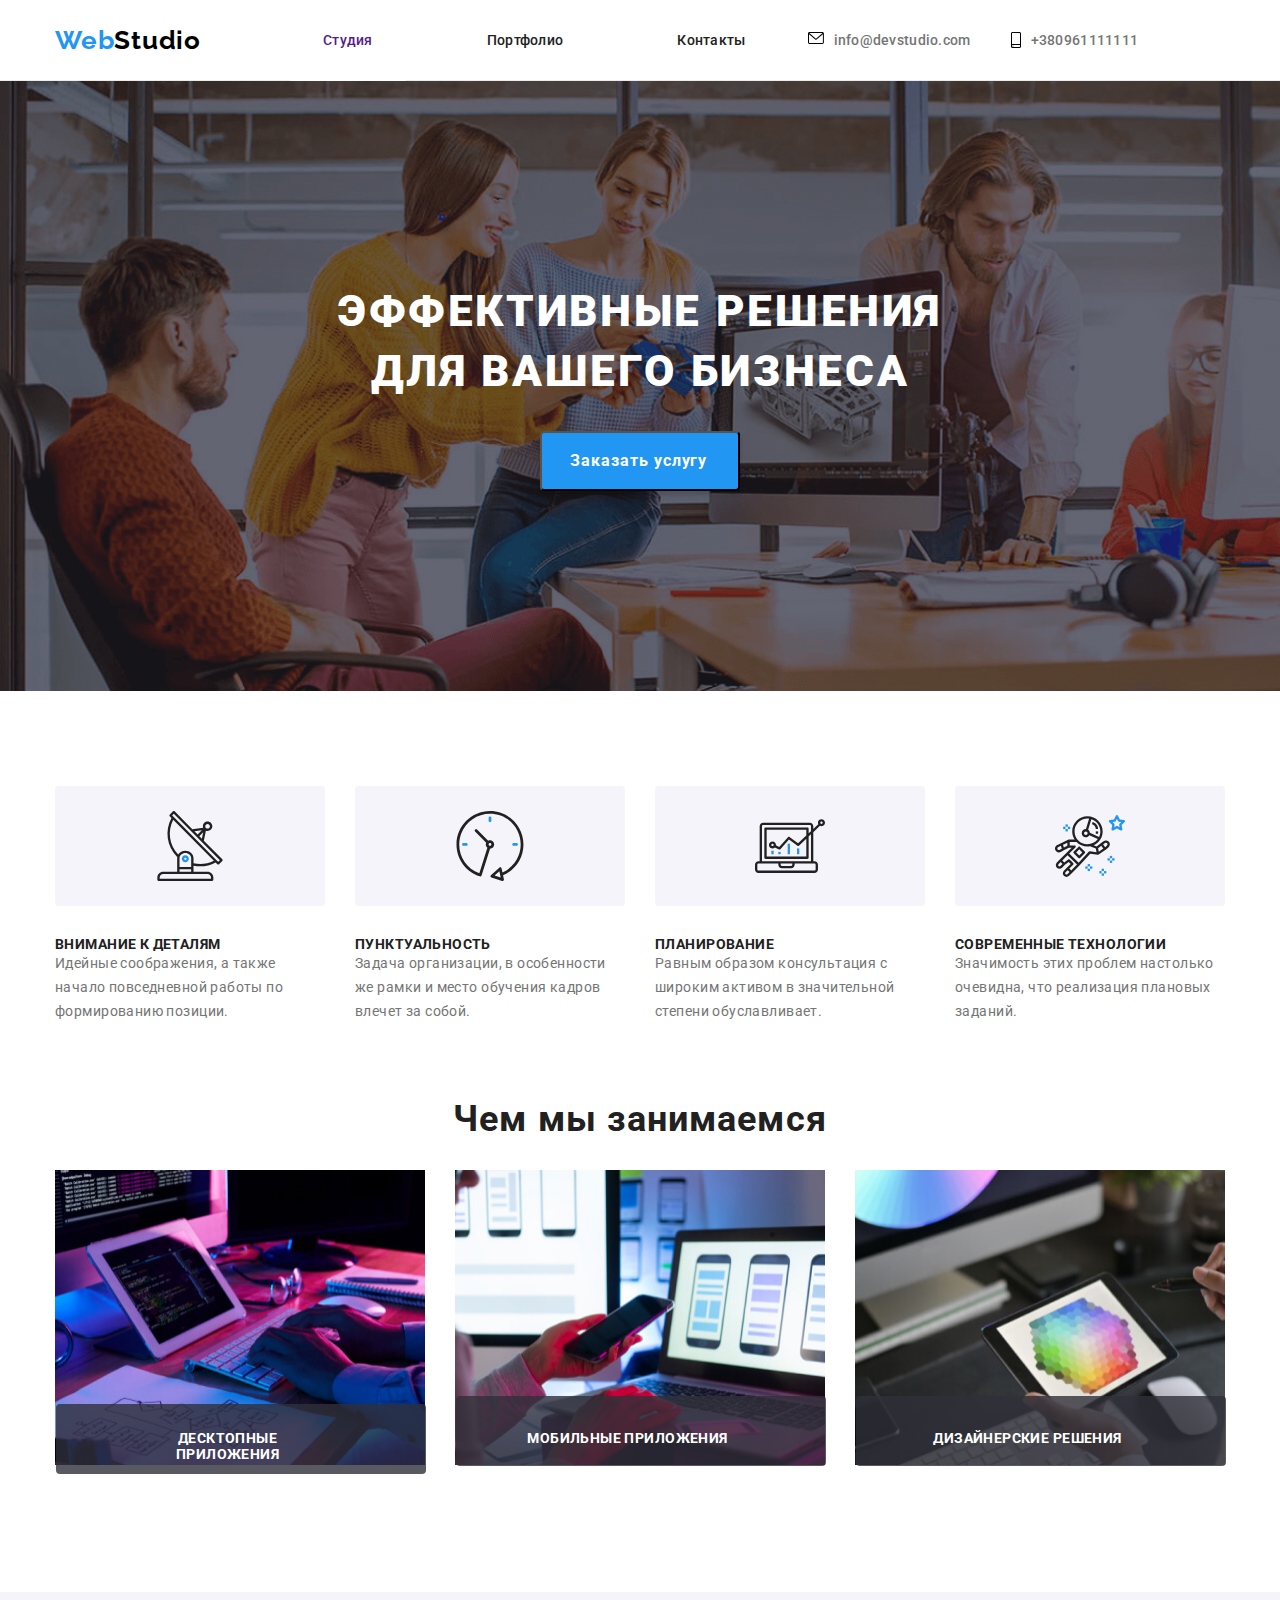
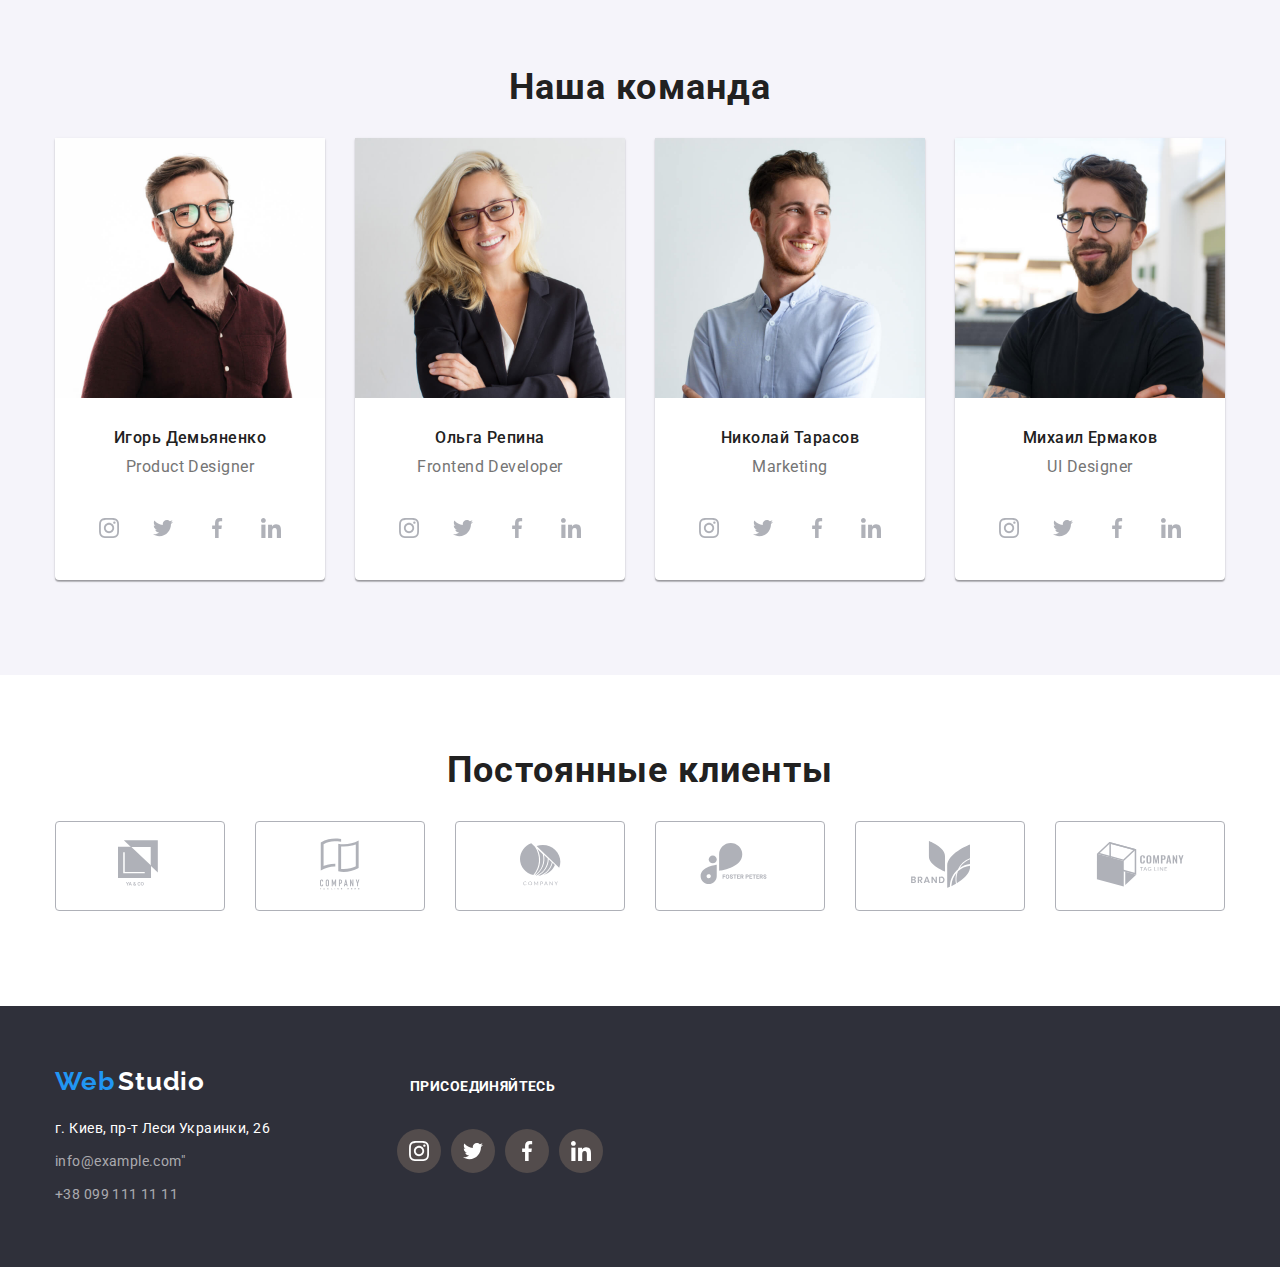
==== commit 8558ee59: "2" ====
--- a/index.html
+++ b/index.html
@@ -14,34 +14,34 @@
     <!--HEADER-->
     <header class="header">
  <div class="container">
-      <nav class="navigation">
+      <nav class="navigation" >
         <a class="logo list link" href="">Web</a>
         <a class="logo-1 list link" href="">Studio</a>
-        <ul class="navigation-list list">
+        <ul class="navigation-list list" width="294">
           <li class="navigation-list-item">
             <a class="navigation-list-link link">
-             <a href="" class="menu-link">Студия</a></a>
+             <a href="" class="menu-link" width="49">Студия</a></a>
           </li>
           <li class="navigation-list-item">
             <a class="navigation-list-link link">
-              <a href="./portfolio.html" class="menu-link">Портфолио</a>
+              <a href="./portfolio.html" class="menu-link-1" width="77">Портфолио </a>
           </a>  
         </li>
           <li class="navigation-list-item">
             <a class="navigation-list-link link">
-              <a href="" class="menu-link">Контакты</a>
+              <a href="" class="menu-link-1"width="68">Контакты</a>
           </a></li>
         </ul>
       <address class="address" >
         <div class="header-tel">
           <div class="add-1">
-           <a class="header-tel-link link add-1" href="mailto:info@devstudio.com">info@devstudio.com 
+           <a class="header-tel-link link add-1" href="mailto:info@devstudio.com" width="161">info@devstudio.com 
               <svg class="add-svg-1" width="16" height="12">
           <use href="./images/sprite-svg.svg#icon-envelope"> </use>
                     </svg>  
                   </a> </div>
                   <div class="add-2">
-                    <a class="header-tel-link link add-2" href="tel:+380961111111">+380961111111
+                    <a class="header-tel-link link add-2" href="tel:+380961111111" width="142">+380961111111
             <svg class="add-svg-2" width="10" height="16">
                       <use href="./images/sprite-svg.svg#icon-smartphone"></use>
                   </svg> 
--- a/css/styles.css
+++ b/css/styles.css
@@ -38,7 +38,7 @@
 /*<-----HEADER------->*/
 .header {
   display: flex;
-  align-items: center;
+  justify-content: space-between;
   border-bottom: 1px solid #ececec;
   height: 80px;
   padding-top: 0px;
@@ -56,13 +56,9 @@
 .navigation-list-item:not(:last-child) {
   margin-right: 50px;
 }
-.menu-link:not(:last-child) {
-  margin-right: 50px;
-}
 .header .header-tel {
   display: flex;
   flex-direction: row;
-  padding-left: 305px;
 }
 
 .add-1 {
@@ -117,6 +113,7 @@
 .header-tel-link:hover,
 .header-tel-link:focus {
   color: #2196f3;
+  transition: all 250ms cubic-bezier(0.4, 0, 0.2, 1);
 }
 .navigation-list,
 .header-tel-link {
@@ -404,6 +401,7 @@
 }
 .social-list-link:hover {
   background-color: #2196f3;
+  transition: all 250ms cubic-bezier(0.4, 0, 0.2, 1);
 }
 .social-list-link:hover .social-list-svg {
   fill: #ffffff;
@@ -476,6 +474,7 @@
 }
 .images-client:hover {
   border: 1px solid #2196f3;
+  transition: all 250ms cubic-bezier(0.4, 0, 0.2, 1);
 }
 .images-client:hover .client-svg-1 {
   fill: #2196f3;
@@ -606,6 +605,7 @@
   background: #2196f3;
   border: #2196f3;
   fill: 1px solid #2196f3;
+  transition: all 250ms cubic-bezier(0.4, 0, 0.2, 1);
 }
 
 /*<!--END---PORTFOLIO----HERO-->*/
@@ -771,7 +771,7 @@
   display: block;
   position: relative;
   padding: 32px 32px;
-  text-decoration: none;
+  text-decoration-color: rgb(255, 255, 255);
 }
 
 .menu-link::after {
@@ -795,4 +795,16 @@
 }
 .menu-link:hover {
   color: #2196f3;
-}
+  transition: all 250ms cubic-bezier(0.4, 0, 0.2, 1);
+  text-decoration-color: #2196f3;
+}
+.menu-link-1 {
+  color: #212121;
+  display: block;
+  position: relative;
+  padding: 32px 32px;
+  text-decoration-color: rgb(255, 255, 255);
+}
+.menu-link-1:hover {
+  text-decoration-color: #2196f3;
+}
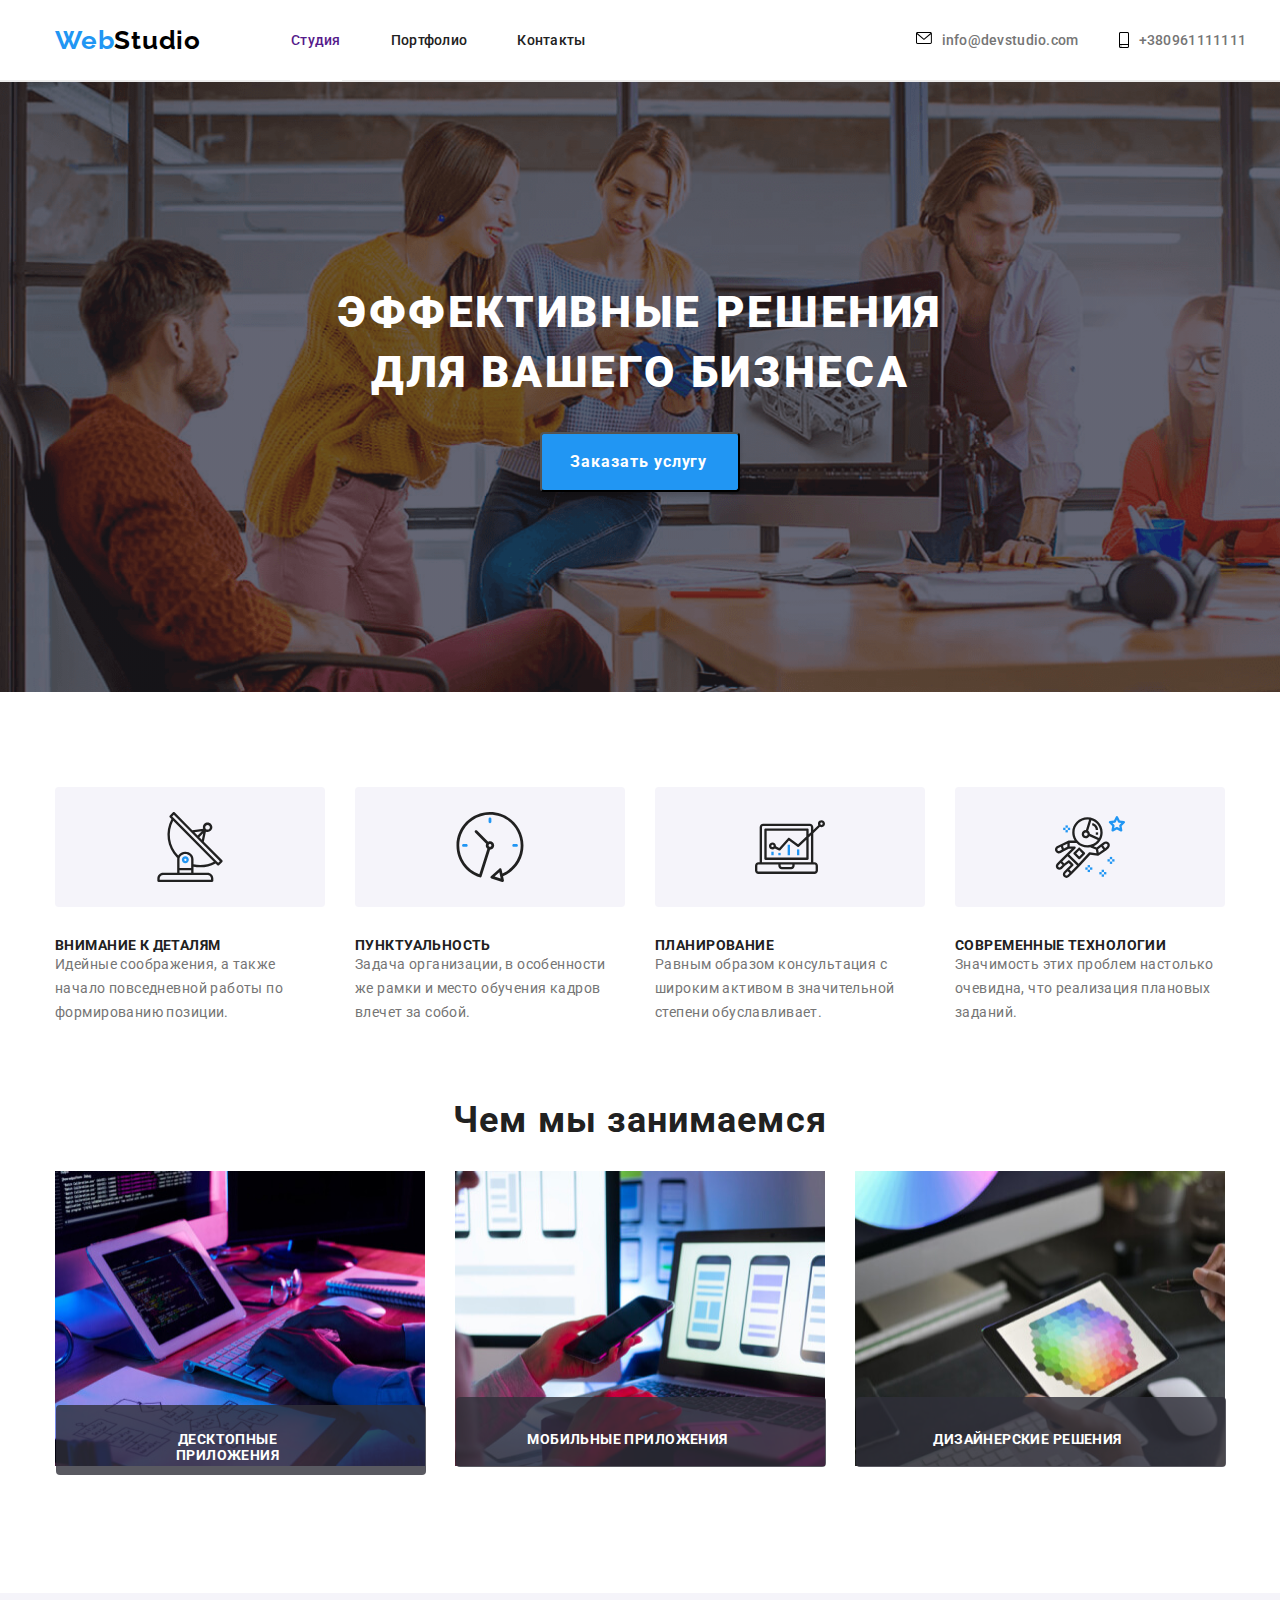
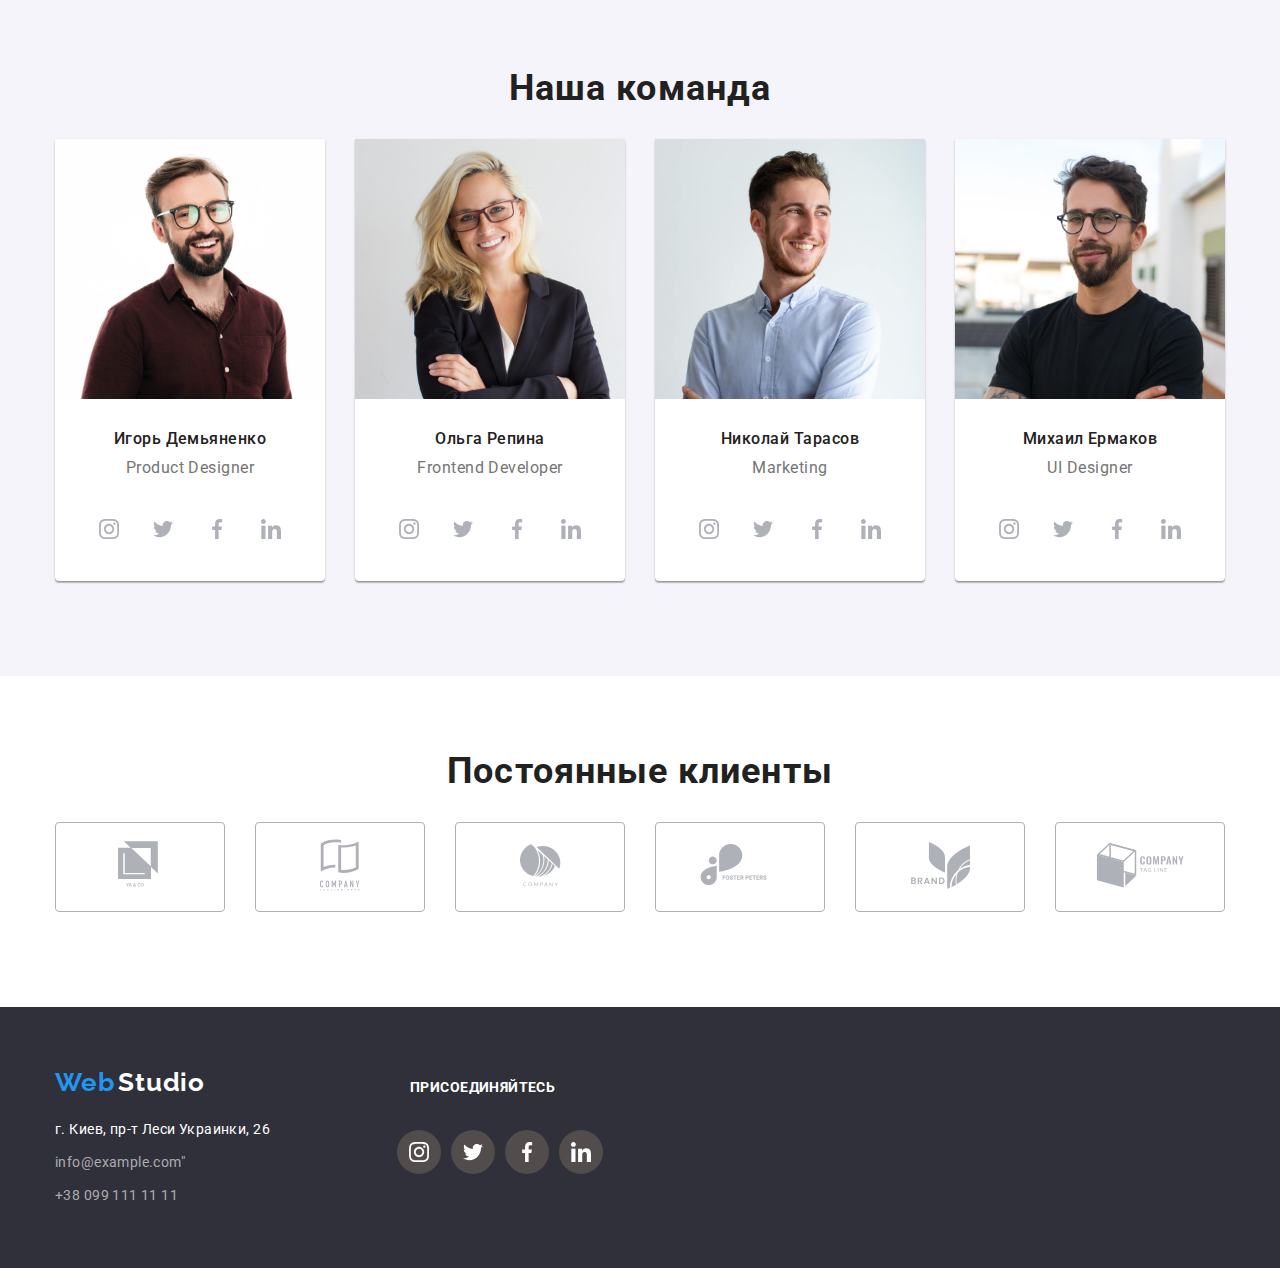
==== commit 39874dd0: "4" ====
--- a/index.html
+++ b/index.html
@@ -17,19 +17,19 @@
       <nav class="navigation" >
         <a class="logo list link" href="">Web</a>
         <a class="logo-1 list link" href="">Studio</a>
-        <ul class="navigation-list list" width="294">
+        <ul class="navigation-list list">
           <li class="navigation-list-item">
             <a class="navigation-list-link link">
-             <a href="" class="menu-link" width="49">Студия</a></a>
+             <a href="" class="menu-link">Студия</a></a>
           </li>
           <li class="navigation-list-item">
             <a class="navigation-list-link link">
-              <a href="./portfolio.html" class="menu-link-1" width="77">Портфолио </a>
+              <a href="./portfolio.html" class="menu-link-1">Портфолио</a>
           </a>  
         </li>
           <li class="navigation-list-item">
             <a class="navigation-list-link link">
-              <a href="" class="menu-link-1"width="68">Контакты</a>
+              <a href="" class="menu-link-1">Контакты</a>
           </a></li>
         </ul>
       <address class="address" >
--- a/css/styles.css
+++ b/css/styles.css
@@ -37,9 +37,9 @@
 }
 /*<-----HEADER------->*/
 .header {
-  display: flex;
   justify-content: space-between;
   border-bottom: 1px solid #ececec;
+  border-bottom-width: 0.2vw;
   height: 80px;
   padding-top: 0px;
 }
@@ -59,6 +59,9 @@
 .header .header-tel {
   display: flex;
   flex-direction: row;
+}
+.header .address {
+  padding-left: 300px;
 }
 
 .add-1 {
@@ -318,6 +321,7 @@
   border: 1px solid #eeeeee;
   box-sizing: border-box;
   box-shadow: 0px 1px 1px rgba(0, 0, 0, 0.12), 0px 4px 4px rgba(0, 0, 0, 0.06), 1px 4px 6px rgba(0, 0, 0, 0.16);
+  transform: scale(1);
 }
 
 /*<!--END OUR WORK--> >*/
@@ -474,7 +478,8 @@
 }
 .images-client:hover {
   border: 1px solid #2196f3;
-  transition: all 250ms cubic-bezier(0.4, 0, 0.2, 1);
+  transform: scale(1.1);
+  transition: 250ms cubic-bezier(0.4, 0, 0.2, 1);
 }
 .images-client:hover .client-svg-1 {
   fill: #2196f3;
@@ -581,14 +586,22 @@
   padding-top: 98px;
   padding-bottom: 35px;
 }
-.hero .modal-btn-1:not(:last-child) {
+.hero .modal-btn-1,
+.modal-btn-1-two,
+.modal-btn-1-three,
+.modal-btn-1-four,
+.modal-btn-1-five:not(:last-child) {
   margin-right: 8px;
 }
 .hero .btn-all {
   display: flex;
   justify-content: center;
 }
-.modal-btn-1 {
+.modal-btn-1,
+.modal-btn-1-two,
+.modal-btn-1-three,
+.modal-btn-1-four,
+.modal-btn-1-five {
   font-family: var(--main-font);
   font-style: 400;
   font-weight: 500;
@@ -599,15 +612,50 @@
   border-radius: 4px;
   border: 1px solid #eeeeee;
 }
+modal-btn-1 {
+  width: 73px;
+  height: 38px;
+}
+.modal-btn-1-two {
+  width: 128px;
+  height: 38px;
+}
+.modal-btn-1-three {
+  width: 145px;
+  height: 38px;
+}
+.modal-btn-1-four {
+  width: 103px;
+  height: 38px;
+}
+.modal-btn-1-five {
+  width: 130px;
+  height: 38px;
+}
 .modal-btn-1:hover,
-.modal-btn-1:focus {
+.modal-btn-1:focus,
+.modal-btn-1-two:hover,
+.modal-btn-1-two:focus,
+.modal-btn-1-three:hover,
+.modal-btn-1-three:focus,
+.modal-btn-1-four:hover,
+.modal-btn-1-four:focus,
+.modal-btn-1-five:hover,
+.modal-btn-1-five:focus {
   color: #ffff;
   background: #2196f3;
   border: #2196f3;
   fill: 1px solid #2196f3;
+  box-shadow: 0px 3px 1px rgba(0, 0, 0, 0.1), 0px 1px 2px rgba(0, 0, 0, 0.08), 0px 2px 2px rgba(0, 0, 0, 0.12);
   transition: all 250ms cubic-bezier(0.4, 0, 0.2, 1);
 }
-
+.modal-btn-1:hover,
+.section-work-item:hover .overlay {
+  background: #2196f3;
+  fill: 1px solid hsl(207, 90%, 54%);
+  transition: all 250ms cubic-bezier(0.4, 0, 0.2, 1);
+  transform: scale(1);
+}
 /*<!--END---PORTFOLIO----HERO-->*/
 
 /*<!--PORTFOLIO---- Our work -->*/
@@ -642,7 +690,7 @@
 }
 .section-work-1 .section-work-item {
   background: #ffffff;
-  border: 1px mixed #eeeeee;
+  border: 1px solid #eeeeee;
   box-sizing: border-box;
   fill: 1px solid #ffffff;
   width: 370px;
@@ -658,7 +706,6 @@
   padding-bottom: 20px;
   padding-right: 25px;
   padding-left: 25px;
-  border: 1px solid #eeeeee;
 }
 
 .overlay {
@@ -688,7 +735,6 @@
 }
 
 .section-work-item:hover .overlay {
-  transform: translateX(0%);
   opacity: 1;
 }
 
@@ -770,8 +816,10 @@
   outline: 1px solid #ffffff;
   display: block;
   position: relative;
-  padding: 32px 32px;
-  text-decoration-color: rgb(255, 255, 255);
+  padding-top: 32px;
+  padding-bottom: 32px;
+  text-decoration: none;
+  transition: color 250ms cubic-bezier(0.4, 0, 0.2, 1);
 }
 
 .menu-link::after {
@@ -780,12 +828,12 @@
   left: 0;
   bottom: 0px;
   display: block;
-  width: 50%;
+  width: 50px;
   height: 5px;
   background-color: #2196f3;
   border-radius: 4px;
   opacity: 0;
-  transform: translateX(45%);
+  transform: translateX(0%);
   transition: color 250ms cubic-bezier(0.4, 0, 0.2, 1);
 }
 .menu-link:hover::after {
@@ -793,18 +841,52 @@
   opacity: 1;
   outline: 1px solid #2196f3;
 }
+
 .menu-link:hover {
   color: #2196f3;
   transition: all 250ms cubic-bezier(0.4, 0, 0.2, 1);
-  text-decoration-color: #2196f3;
 }
 .menu-link-1 {
   color: #212121;
+  display: flex;
+  padding-top: 32px;
+  padding-bottom: 30px;
+  text-decoration: none;
+}
+.menu-link-1:hover {
+  color: #2196f3;
+}
+.menu-link-p {
+  outline: 1px solid #ffffff;
   display: block;
   position: relative;
-  padding: 32px 32px;
-  text-decoration-color: rgb(255, 255, 255);
-}
-.menu-link-1:hover {
-  text-decoration-color: #2196f3;
-}
+  padding-top: 32px;
+  padding-bottom: 32px;
+  text-decoration: none;
+  transition: color 250ms cubic-bezier(0.4, 0, 0.2, 1);
+}
+
+.menu-link-p::after {
+  content: "";
+  position: absolute;
+  left: 0;
+  bottom: 0px;
+  display: block;
+  width: 100%;
+  height: 5px;
+  background-color: #2196f3;
+  border-radius: 4px;
+  opacity: 0;
+  transform: translateX(0%);
+  transition: color 250ms cubic-bezier(0.4, 0, 0.2, 1);
+}
+.menu-link-p:hover::after {
+  color: #2196f3;
+  opacity: 1;
+  outline: 1px solid #2196f3;
+}
+
+.menu-link-p:hover {
+  color: #2196f3;
+  transition: all 250ms cubic-bezier(0.4, 0, 0.2, 1);
+}
